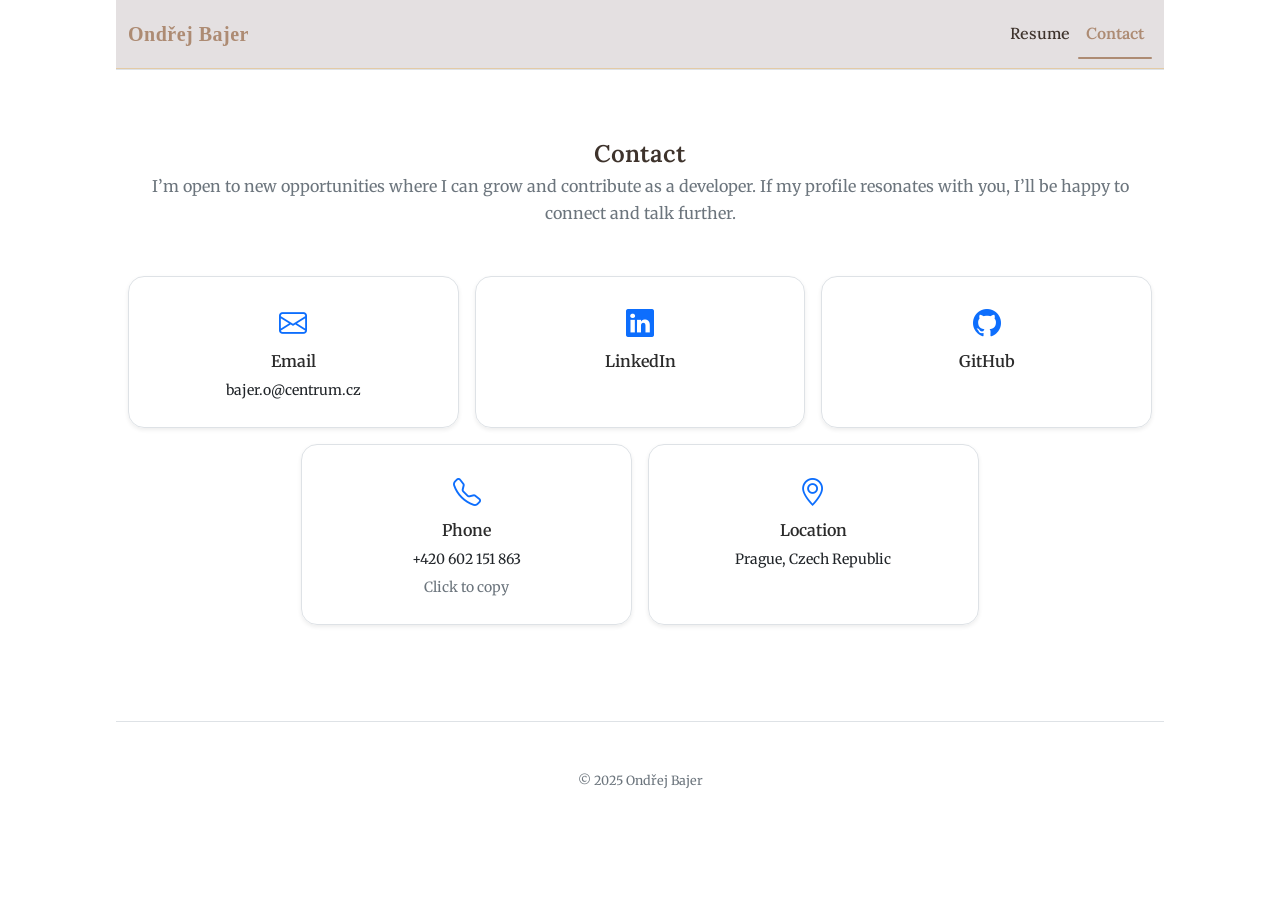
==== contact.html @ de8d1e2a "Add files via upload" ====
<!DOCTYPE html>
<html lang="en">

<head>
    <meta charset="UTF-8" />
    <meta name="viewport" content="width=device-width, initial-scale=1.0" />
    <title>Ing. Ondřej Bajer</title>

    <!-- Fonts (2× serif) -->
    <link href="https://fonts.googleapis.com/css2?family=Merriweather:wght@400;500&family=Lora:wght@600&display=swap"
        rel="stylesheet">

    <!-- Bootstrap -->
    <link rel="stylesheet" href="bootstrap/bootstrap-5.3.8-dist/css/bootstrap.min.css" />
    <link rel="stylesheet" href="https://cdn.jsdelivr.net/npm/bootstrap-icons@1.11.1/font/bootstrap-icons.css">

    <!-- Your CSS -->
    <link rel="stylesheet" href="styles/styles.css" />
</head>

<body class="bg-body">

    <!-- NAVBAR -->
    <header class="bg-body border-bottom">
        <nav class="navbar navbar-expand-lg bg-body-tertiary">
            <div class="container-lg page">
                <a class="navbar-brand fw-semibold" href="index.html">Ondřej Bajer</a>

                <button class="navbar-toggler" type="button" data-bs-toggle="collapse"
                    data-bs-target="#navbarSupportedContent" aria-controls="navbarSupportedContent"
                    aria-expanded="false" aria-label="Toggle navigation">
                    <span class="navbar-toggler-icon"></span>
                </button>

                <div class="collapse navbar-collapse" id="navbarSupportedContent">
                    <ul class="navbar-nav ms-auto mb-2 mb-lg-0">
                        <!-- Přidej aria-current="page" tam, kde jsi zrovna -->
                        <li class="nav-item"><a class="nav-link" href="resume.html">Resume</a></li>
                        <li class="nav-item"><a class="nav-link" href="contact.html">Contact</a></li>
                    </ul>
                </div>
            </div>
        </nav>
    </header>

    <!-- MAIN -->
    <main class="page">

        <!-- Contact -->
        <section class="py-5">
            <div class="container text-center">
                <header class="mb-5">
                    <h2 class="fw-semibold mb-1">Contact</h2>
                    <p class="text-secondary">I’m open to new opportunities where I can grow and contribute as a
                        developer.
                        If my profile resonates with you, I’ll be happy to connect and talk further.</p>
                </header>

                <div class="row justify-content-center g-3">
                    <!-- Email -->
                    <div class="col-12 col-sm-6 col-md-4">
                        <div class="p-4 rounded-4 border h-100 shadow-sm hover-card clickable-card"
                            onclick="location.href='mailto:bajer.o@centrum.cz'">
                            <i class="bi bi-envelope fs-3 mb-2 text-primary"></i>
                            <p class="fw-semibold mb-1">Email</p>
                            <p class="text-dark small mb-0">bajer.o@centrum.cz</p>
                        </div>
                    </div>

                    <!-- LinkedIn -->
                    <div class="col-12 col-sm-6 col-md-4">
                        <div class="p-4 rounded-4 border h-100 shadow-sm hover-card clickable-card"
                            onclick="window.open('https://www.linkedin.com/in/ondrej-bajer', '_blank')">
                            <i class="bi bi-linkedin fs-3 mb-2 text-primary"></i>
                            <p class="fw-semibold mb-1">LinkedIn</p>
                            <p class="text-dark small mb-0"></p>
                        </div>
                    </div>

                    <!-- GitHub -->
                    <div class="col-12 col-sm-6 col-md-4">
                        <div class="p-4 rounded-4 border h-100 shadow-sm hover-card clickable-card"
                            onclick="window.open('https://github.com/ondrej-bajer', '_blank')">
                            <i class="bi bi-github fs-3 mb-2 text-primary"></i>
                            <p class="fw-semibold mb-1">GitHub</p>
                            <p class="text-dark small mb-0"></p>
                        </div>
                    </div>

                    <!-- Phone -->
                    <div class="col-12 col-sm-6 col-md-4">
                        <div class="p-4 rounded-4 border h-100 shadow-sm hover-card clickable-card" id="phoneCard">
                            <i class="bi bi-telephone fs-3 mb-2 text-primary"></i>
                            <p class="fw-semibold mb-1">Phone</p>
                            <p class="text-dark small mb-0" id="phoneNumber">+420 602 151 863</p>
                            <p class="text-secondary small mt-1 mb-0" id="copyText">Click to copy</p>
                        </div>
                    </div>

                    <!-- Location -->
                    <div class="col-12 col-sm-6 col-md-4">
                        <div class="p-4 rounded-4 border h-100 shadow-sm hover-card">
                            <i class="bi bi-geo-alt fs-3 mb-2 text-primary"></i>
                            <p class="fw-semibold mb-1">Location</p>
                            <p class="text-dark small mb-0">Prague, Czech Republic</p>
                        </div>
                    </div>
                </div>
        </section>

        <!-- Optional custom style -->
        <style>
            .hover-card {
                transition: transform 0.2s, box-shadow 0.2s;
            }

            .hover-card:hover {
                transform: translateY(-4px);
                box-shadow: 0 0.5rem 1rem rgba(0, 0, 0, 0.1);
            }
        </style>

        <!-- Copy to clipboard script -->
        <script>
            document.getElementById("phoneCard").addEventListener("click", () => {
                const phone = document.getElementById("phoneNumber").textContent.trim();
                navigator.clipboard.writeText(phone).then(() => {
                    const card = document.getElementById("phoneCard");
                    const oldText = card.querySelector(".text-secondary");
                    oldText.textContent = "Copied!";
                    setTimeout(() => (oldText.textContent = "Click to copy"), 1500);
                });
            });
        </script>

    </main>

    <!-- FOOTER -->
    <footer class="bg-body border-top">
        <div class="page text-center py-4">
            <p class="text-secondary small mb-0">© 2025 Ondřej Bajer</p>
        </div>
    </footer>

    <script src="bootstrap/bootstrap-5.3.8-dist/js/bootstrap.bundle.min.js"></script>

    <!-- (volitelné) auto-active pro navbar odkazy podle aktuální stránky -->
    <script>
        (function () {
            const current = location.pathname.split('/').pop() || 'index.html';
            document.querySelectorAll('.navbar .nav-link').forEach(a => {
                if (a.getAttribute('href') === current) a.classList.add('active');
            });
        })();
    </script>
</body>

</html>
---- styles/styles.css ----
/* ======== BAREVNÁ PALETA ======== */
:root {
    --bg: #FFFBE9;
    /* světle béžové pozadí */
    --surface: #FFFFFF;
    /* bílé panely */
    --muted: #E4E0E1;
    /* světle šedobéžová - navbar/footer */
    --ink: #2B2B2B;
    /* základní text */
    --ink-2: #3e332c;
    /* tmavší text pro nadpisy */
    --primary: #AD8B73;
    /* hlavní barva */
    --accent: #E3CAA5;
    /* doplňková linka / podtržení */
}

/* ======== ZÁKLAD ======== */
body {
    background-color: var(--bg);
    color: var(--ink);
    font-family: 'Merriweather', serif;
    font-size: 1rem;
    line-height: 1.7;
    max-width: 1080px;
    margin: 0 auto;
    padding-inline: 1rem;
}

/* Nadpisy */
h1,
h2,
h3,
h4,
h5,
h6 {
    font-family: 'Lora', serif;
    color: var(--ink-2);
    line-height: 1.3;
    margin-top: 1.25rem;
    margin-bottom: 0.75rem;
}

h1 {
    font-size: 2rem;
}

h2 {
    font-size: 1.5rem;
}

h3 {
    font-size: 1.25rem;
}

/* Odkazy */
a {
    color: var(--primary);
    text-decoration: none;
    transition: color .2s ease;
}

a:hover {
    color: #8f6f5c;
}

/* Sekce */
.section {
    padding-block: 3rem;
}

/* Povrch pro obsah (bílé karty) */
.surface {
    background-color: var(--surface);
    border-radius: 0.75rem;
    box-shadow: 0 3px 12px rgba(0, 0, 0, 0.05);
    border: 1px solid rgba(0, 0, 0, 0.05);
}

/* Pro čitelnost delších textů */
.measure {
    max-width: 68ch;
}

/* ======== NAVBAR ======== */
.navbar {
    background-color: var(--muted) !important;
    border-bottom: 1px solid var(--accent);
    font-family: 'Lora', serif;
    padding-block: 0.75rem;
}

.navbar-brand {
    color: var(--primary) !important;
    font-family: 'Playfair Display', serif;
    font-weight: 600;
    letter-spacing: 0.5px;
    transition: color 0.2s ease-in-out;
}

.navbar-brand:hover {
    color: #8f6f5c !important;
}

.navbar .nav-link {
    position: relative;
    color: var(--ink-2) !important;
    font-weight: 500;
    padding: 0.5rem 1rem;
    border-radius: 0.25rem;
    transition: color 0.2s ease-in-out, background-color 0.2s ease-in-out;
}

.navbar .nav-link:hover {
    color: var(--primary) !important;
    background-color: rgba(173, 139, 115, 0.08);
}

.navbar .nav-link.active,
.navbar .nav-link[aria-current="page"] {
    color: var(--primary) !important;
    font-weight: 600;
}

.navbar .nav-link.active::after,
.navbar .nav-link[aria-current="page"]::after {
    content: "";
    position: absolute;
    left: 0;
    bottom: -4px;
    width: 100%;
    height: 2px;
    background-color: var(--primary);
    border-radius: 1px;
}

/* ======== FOOTER ======== */
footer {
    background-color: var(--muted);
    border-top: 1px solid var(--accent);
    text-align: center;
    color: var(--ink-2);
    font-size: 0.9rem;
    padding: 1.5rem 1rem;
    margin-top: 3rem;
}

/* ======== TECH STACK ======== */
.tech-tile {
    background-color: var(--surface);
    border: 1px solid rgba(0, 0, 0, 0.08);
    border-radius: 0.75rem;
    padding: 1.25rem;
    transition: all 0.2s ease;
}

.tech-tile:hover {
    transform: translateY(-4px);
    box-shadow: 0 4px 12px rgba(173, 139, 115, 0.3);
    border-color: var(--primary);
}

.tech-icon {
    height: 48px;
    width: auto;
    filter: grayscale(40%);
    opacity: 0.9;
    transition: all 0.2s ease;
}

.tech-tile:hover .tech-icon {
    filter: none;
    opacity: 1;
}

.small {
    color: var(--ink-2);
    font-family: 'Merriweather', serif;
}

ul {
    line-height: 1.6;
}
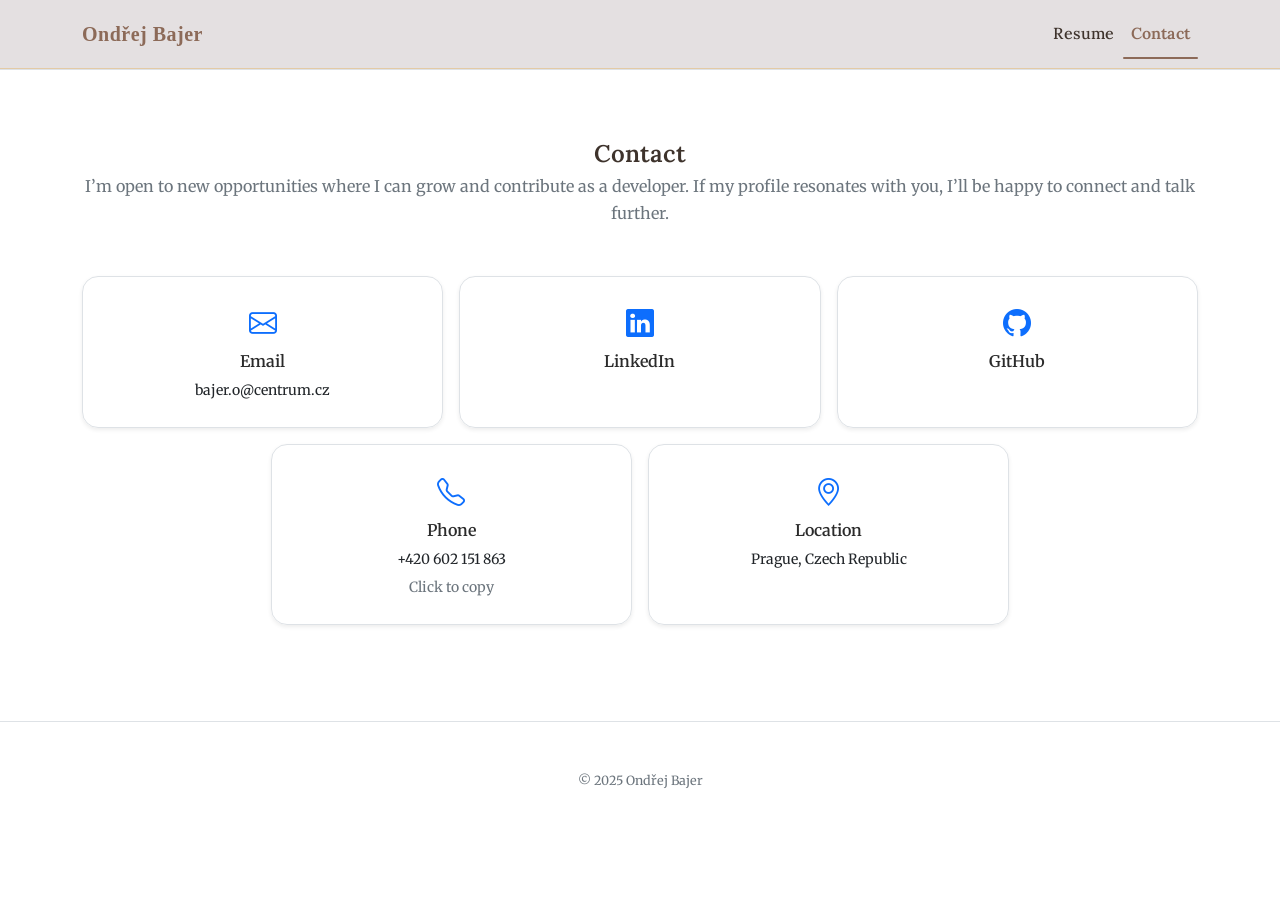
==== commit a777ebab: "Update resume content and layout" ====
--- a/contact.html
+++ b/contact.html
@@ -14,7 +14,7 @@
     <link rel="stylesheet" href="bootstrap/bootstrap-5.3.8-dist/css/bootstrap.min.css" />
     <link rel="stylesheet" href="https://cdn.jsdelivr.net/npm/bootstrap-icons@1.11.1/font/bootstrap-icons.css">
 
-    <!-- Your CSS -->
+    <!-- CSS -->
     <link rel="stylesheet" href="styles/styles.css" />
 </head>
 
@@ -34,7 +34,6 @@
 
                 <div class="collapse navbar-collapse" id="navbarSupportedContent">
                     <ul class="navbar-nav ms-auto mb-2 mb-lg-0">
-                        <!-- Přidej aria-current="page" tam, kde jsi zrovna -->
                         <li class="nav-item"><a class="nav-link" href="resume.html">Resume</a></li>
                         <li class="nav-item"><a class="nav-link" href="contact.html">Contact</a></li>
                     </ul>
@@ -108,18 +107,6 @@
                 </div>
         </section>
 
-        <!-- Optional custom style -->
-        <style>
-            .hover-card {
-                transition: transform 0.2s, box-shadow 0.2s;
-            }
-
-            .hover-card:hover {
-                transform: translateY(-4px);
-                box-shadow: 0 0.5rem 1rem rgba(0, 0, 0, 0.1);
-            }
-        </style>
-
         <!-- Copy to clipboard script -->
         <script>
             document.getElementById("phoneCard").addEventListener("click", () => {
@@ -144,7 +131,7 @@
 
     <script src="bootstrap/bootstrap-5.3.8-dist/js/bootstrap.bundle.min.js"></script>
 
-    <!-- (volitelné) auto-active pro navbar odkazy podle aktuální stránky -->
+    <!-- auto-active navbar links -->
     <script>
         (function () {
             const current = location.pathname.split('/').pop() || 'index.html';
--- a/styles/styles.css
+++ b/styles/styles.css
@@ -10,7 +10,7 @@
     /* základní text */
     --ink-2: #3e332c;
     /* tmavší text pro nadpisy */
-    --primary: #AD8B73;
+    --primary: #8C6A58;
     /* hlavní barva */
     --accent: #E3CAA5;
     /* doplňková linka / podtržení */
@@ -23,9 +23,7 @@
     font-family: 'Merriweather', serif;
     font-size: 1rem;
     line-height: 1.7;
-    max-width: 1080px;
-    margin: 0 auto;
-    padding-inline: 1rem;
+    margin: 0;
 }
 
 /* Nadpisy */
@@ -88,6 +86,7 @@
     background-color: var(--muted) !important;
     border-bottom: 1px solid var(--accent);
     font-family: 'Lora', serif;
+    letter-spacing: 0.2px;
     padding-block: 0.75rem;
 }
 
@@ -135,6 +134,56 @@
     border-radius: 1px;
 }
 
+.profile-photo {
+    width: 100%;
+    max-width: 260px;
+    /* uprav dle chuti */
+    height: auto;
+    box-shadow: 0 8px 24px rgba(0, 0, 0, 0.08);
+}
+
+@media (min-width: 768px) {
+    .profile-photo {
+        max-width: 300px;
+    }
+}
+
+/* ======== TECH STACK ======== */
+.tech-tile {
+    background-color: var(--surface);
+    border: 1px solid rgba(0, 0, 0, 0.08);
+    border-radius: 0.75rem;
+    padding: 1.25rem;
+    transition: all 0.2s ease;
+}
+
+.tech-tile:hover {
+    transform: translateY(-2px);
+    box-shadow: 0 3px 8px rgba(0, 0, 0, 0.08);
+}
+
+.tech-icon {
+    height: 48px;
+    width: auto;
+    filter: grayscale(40%);
+    opacity: 0.9;
+    transition: all 0.2s ease;
+}
+
+.tech-tile:hover .tech-icon {
+    filter: none;
+    opacity: 1;
+}
+
+.meta {
+    color: var(--ink-2);
+    font-size: 0.85rem;
+}
+
+ul {
+    line-height: 1.6;
+}
+
 /* ======== FOOTER ======== */
 footer {
     background-color: var(--muted);
@@ -146,39 +195,49 @@
     margin-top: 3rem;
 }
 
-/* ======== TECH STACK ======== */
-.tech-tile {
-    background-color: var(--surface);
-    border: 1px solid rgba(0, 0, 0, 0.08);
-    border-radius: 0.75rem;
-    padding: 1.25rem;
-    transition: all 0.2s ease;
-}
-
-.tech-tile:hover {
-    transform: translateY(-4px);
-    box-shadow: 0 4px 12px rgba(173, 139, 115, 0.3);
-    border-color: var(--primary);
-}
-
-.tech-icon {
-    height: 48px;
-    width: auto;
-    filter: grayscale(40%);
-    opacity: 0.9;
-    transition: all 0.2s ease;
-}
-
-.tech-tile:hover .tech-icon {
-    filter: none;
-    opacity: 1;
-}
-
-.small {
-    color: var(--ink-2);
-    font-family: 'Merriweather', serif;
-}
-
-ul {
-    line-height: 1.6;
+/* ======== Contacts ======== */
+.hover-card {
+    transition: transform 0.2s, box-shadow 0.2s;
+}
+
+.hover-card:hover {
+    transform: translateY(-2px);
+    box-shadow: 0 0.25rem 0.75rem rgba(0, 0, 0, 0.12);
+}
+
+
+/* ======== Resume ======== */
+.resume-intro {
+  max-width: 72ch;
+  margin: 0 auto;
+}
+
+.resume-section h3 {
+  margin-bottom: 0.25rem;
+}
+
+.resume-meta {
+  font-size: 0.95rem;
+  color: var(--ink-2);
+  margin-bottom: 0.75rem;
+}
+
+.resume-section ul {
+  margin-top: 0.25rem;
+  margin-bottom: 0;
+  padding-left: 1.1rem;
+}
+
+.resume-section li {
+  margin-bottom: 0.5rem;
+}
+
+.resume-section li:last-child {
+  margin-bottom: 0;
+}
+
+.resume-section article + article {
+  padding-top: 1.25rem;
+  margin-top: 1.25rem;
+  border-top: 1px solid rgba(0,0,0,0.08);
 }
